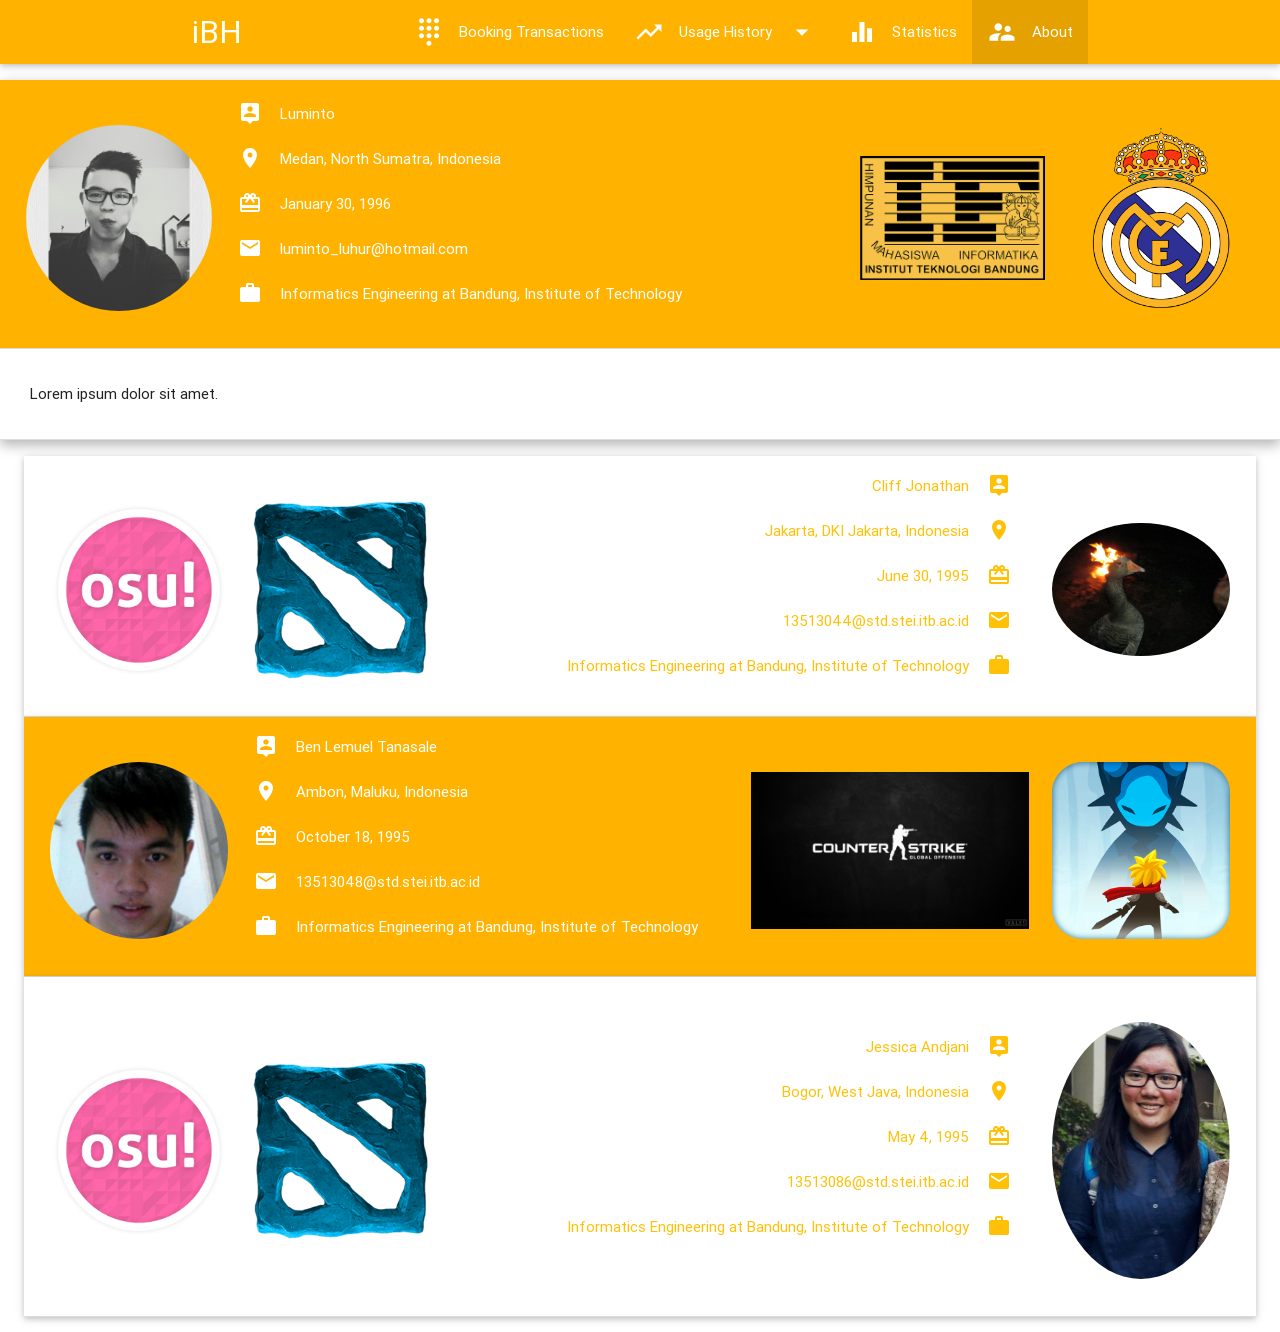
==== about.html @ 1b301c1d "transaksi pemesanan" ====
<!DOCTYPE html>
<html>
    <head>
        <meta http-equiv="Content-Type" content="text/html; charset=UTF-8"/>
        <meta name="viewport" content="width=device-width, initial-scale=1, maximum-scale=1.0, user-scalable=no"/>
        <title>iBH - About</title>

        <!-- CSS  -->
        <link href="https://fonts.googleapis.com/icon?family=Material+Icons" rel="stylesheet">
        <link href="css/materialize.css" type="text/css" rel="stylesheet" media="screen,projection"/>
        <link href="css/style.css" type="text/css" rel="stylesheet" media="screen,projection"/>
    </head>
    <body>
      <!-- Dropdown Structure -->
      <ul id="dropdown1" class="dropdown-content white-text">
        <li><a href="usage.html">Usages</a></li>
        <li><a href="uhistory.html">History</a></li>
      </ul>
      <ul id="dropdown2" class="dropdown-content white-text">
        <li><a href="booking.html">Start Your Booking</a></li>
        <li><a href="bhistory.html">History</a></li>
      </ul>
      <nav class="amber darken-1" role="navigation">
        <div class="nav-wrapper container">
          <a id="logo-container" href="index.html" class="brand-logo white-text">iBH</a>
          <ul class="right hide-on-med-and-down">
            <li><a href="booking.html" class="white-text"><i class="material-icons left">dialpad</i>Booking Transactions</a>
            <li><a href="usage.html" class="dropdown-button white-text" data-activates="dropdown1"><i class="material-icons left">trending_up</i><i class="material-icons right">arrow_drop_down</i>Usage History</a></li>
            <li><a href="statistics.html" class="white-text"><i class="material-icons left">equalizer</i>Statistics</a></li>
            <li class="active"><a href="#!" class="white-text"><i class="material-icons left">supervisor_account</i>About</a></li>
          </ul>

          <ul id="nav-mobile" class="side-nav">
            <li><a href="booking.html"><i class="material-icons left">dialpad</i>Booking Transactions</a>
            <li><a href="usage.html"><i class="material-icons left">trending_up</i>Usage History</a>
            <li><a href="statistics.html"><i class="material-icons left">equalizer</i>Statistics</a></li>
            <li><a href="#!"><i class="material-icons left">supervisor_account</i>About</a></li>
          </ul>
          <a href="#" data-activates="nav-mobile" class="button-collapse"><i class="material-icons">menu</i></a>
        </div>
      </nav>
      
      
        <ul class="collapsible popout" data-collapsible="accordion">
          <li>
            <div class="collapsible-header active amber darken-1">
                <div class="col s12 m8 offset-m2 l6 offset-l3">
                  <div class="row valign-wrapper">
                      <div class="col s2"><br>
                        <img src="image/IMG_20140914_212318.jpg" alt="" class="circle responsive-img"> <!-- notice the "circle" class -->
                      </div>
                    <div class="col s6">
                      <span class="white-text">
                          <i class="material-icons left">person_pin</i>Luminto<br>
                          <i class="material-icons left">location_on</i>Medan, North Sumatra, Indonesia<br>
                          <i class="material-icons left">redeem</i>January 30, 1996<br>
                          <i class="material-icons left">email</i>luminto_luhur@hotmail.com<br>
                          <i class="material-icons left">work</i>Informatics Engineering at Bandung, Institute of Technology<br>
                      </span>
                    </div>
                      <div class="col s2"><br>
                        <img src="image/hmif.png" class="responsive-img"> <!-- notice the "circle" class -->
                      </div>
                      <div class="col s2"><br>
                        <img src="image/real_madrid_logo-ninisasa.png" class="responsive-img"> <!-- notice the "circle" class -->
                      </div>
                  </div>
                </div>
              </div>
            <div class="collapsible-body active"><p>Lorem ipsum dolor sit amet.</p></div>
          </li>
          <li>
            <div class="collapsible-header">
                <div class="col s12 m8 offset-m2 l6 offset-l3">
                  <div class="row valign-wrapper">
                      <div class="col s2"><br>
                        <img src="image/osu.png" class="responsive-img"> <!-- notice the "circle" class -->
                      </div>
                      <div class="col s2"><br>
                        <img src="image/unnamed.png" class="responsive-img"> <!-- notice the "circle" class -->
                      </div>
                    <div class="col s6" align="right">
                      <span class="amber-text darken-1">
                          <i class="material-icons right">person_pin</i>Cliff Jonathan<br>
                          <i class="material-icons right">location_on</i>Jakarta, DKI Jakarta, Indonesia<br>
                          <i class="material-icons right">redeem</i>June 30, 1995<br>
                          <i class="material-icons right">email</i>13513044@std.stei.itb.ac.id<br>
                          <i class="material-icons right">work</i>Informatics Engineering at Bandung, Institute of Technology<br>
                      </span>
                    </div>
                      <div class="col s2"><br>
                        <img src="image/fire_duck_by_matoroignika-d34bja6.jpg" alt="" class="circle responsive-img"> <!-- notice the "circle" class -->
                      </div>
                      
                  </div>
                </div>
              </div>
            <div class="collapsible-body"><p>Lorem ipsum dolor sit amet.</p></div>
          </li>
          <li>
            <div class="collapsible-header active amber darken-1">
                <div class="col s12 m8 offset-m2 l6 offset-l3">
                  <div class="row valign-wrapper">
                      <div class="col s2"><br>
                        <img src="image/ben.jpg" alt="" class="circle responsive-img"> <!-- notice the "circle" class -->
                      </div>
                    <div class="col s5">
                      <span class="white-text">
                          <i class="material-icons left">person_pin</i>Ben Lemuel Tanasale<br>
                          <i class="material-icons left">location_on</i>Ambon, Maluku, Indonesia<br>
                          <i class="material-icons left">redeem</i>October 18, 1995<br>
                          <i class="material-icons left">email</i>13513048@std.stei.itb.ac.id<br>
                          <i class="material-icons left">work</i>Informatics Engineering at Bandung, Institute of Technology<br>
                      </span>
                    </div>
                      <div class="col s3"><br>
                        <img src="image/csgo1.jpg" class="responsive-img"> <!-- notice the "circle" class -->
                      </div>
                      <div class="col s2"><br>
                        <img src="image/tap_titan.png" class="responsive-img"> <!-- notice the "circle" class -->
                      </div>
                  </div>
                </div>
              </div>
            <div class="collapsible-body active"><p>Lorem ipsum dolor sit amet.</p></div>
          </li>
          <li>
            <div class="collapsible-header">
                <div class="col s12 m8 offset-m2 l6 offset-l3">
                  <div class="row valign-wrapper">
                      <div class="col s2"><br>
                        <img src="image/osu.png" class="responsive-img"> <!-- notice the "circle" class -->
                      </div>
                      <div class="col s2"><br>
                        <img src="image/unnamed.png" class="responsive-img"> <!-- notice the "circle" class -->
                      </div>
                    <div class="col s6" align="right">
                      <span class="amber-text darken-1">
                          <i class="material-icons right">person_pin</i>Jessica Andjani<br>
                          <i class="material-icons right">location_on</i>Bogor, West Java, Indonesia<br>
                          <i class="material-icons right">redeem</i>May 4, 1995<br>
                          <i class="material-icons right">email</i>13513086@std.stei.itb.ac.id<br>
                          <i class="material-icons right">work</i>Informatics Engineering at Bandung, Institute of Technology<br>
                      </span>
                    </div>
                      <div class="col s2"><br>
                        <img src="image/ja2.png" alt="" class="circle responsive-img"> <!-- notice the "circle" class -->
                      </div>
                      
                  </div>
                </div>
              </div>
            <div class="collapsible-body"><p>Lorem ipsum dolor sit amet.</p></div>
          </li>
        </ul>
    </body>
    <script src="https://code.jquery.com/jquery-2.1.1.min.js"></script>
    <script src="js/materialize.js"></script>
    <script src="js/init.js"></script>
</html>
---- css/style.css ----
/* Custom Stylesheet */
/**
 * Use this file to override Materialize files so you can update
 * the core Materialize files in the future
 *
 * Made By MaterializeCSS.com
 */

nav ul a,
nav .brand-logo {
  color: #444;
}

p {
  line-height: 2rem;
}

.button-collapse {
  color: #26a69a;
}

.parallax-container {
  min-height: 380px;
  line-height: 0;
  height: auto;
  color: rgba(255,255,255,.9);
}
  .parallax-container .section {
    width: 100%;
  }

@media only screen and (max-width : 992px) {
  .parallax-container .section {
    position: absolute;
    top: 40%;
  }
  #index-banner .section {
    top: 10%;
  }
}

@media only screen and (max-width : 600px) {
  #index-banner .section {
    top: 0;
  }
}

.icon-block {
  padding: 0 15px;
}
.icon-block .material-icons {
  font-size: inherit;
}

footer.page-footer {
  margin: 0;
}
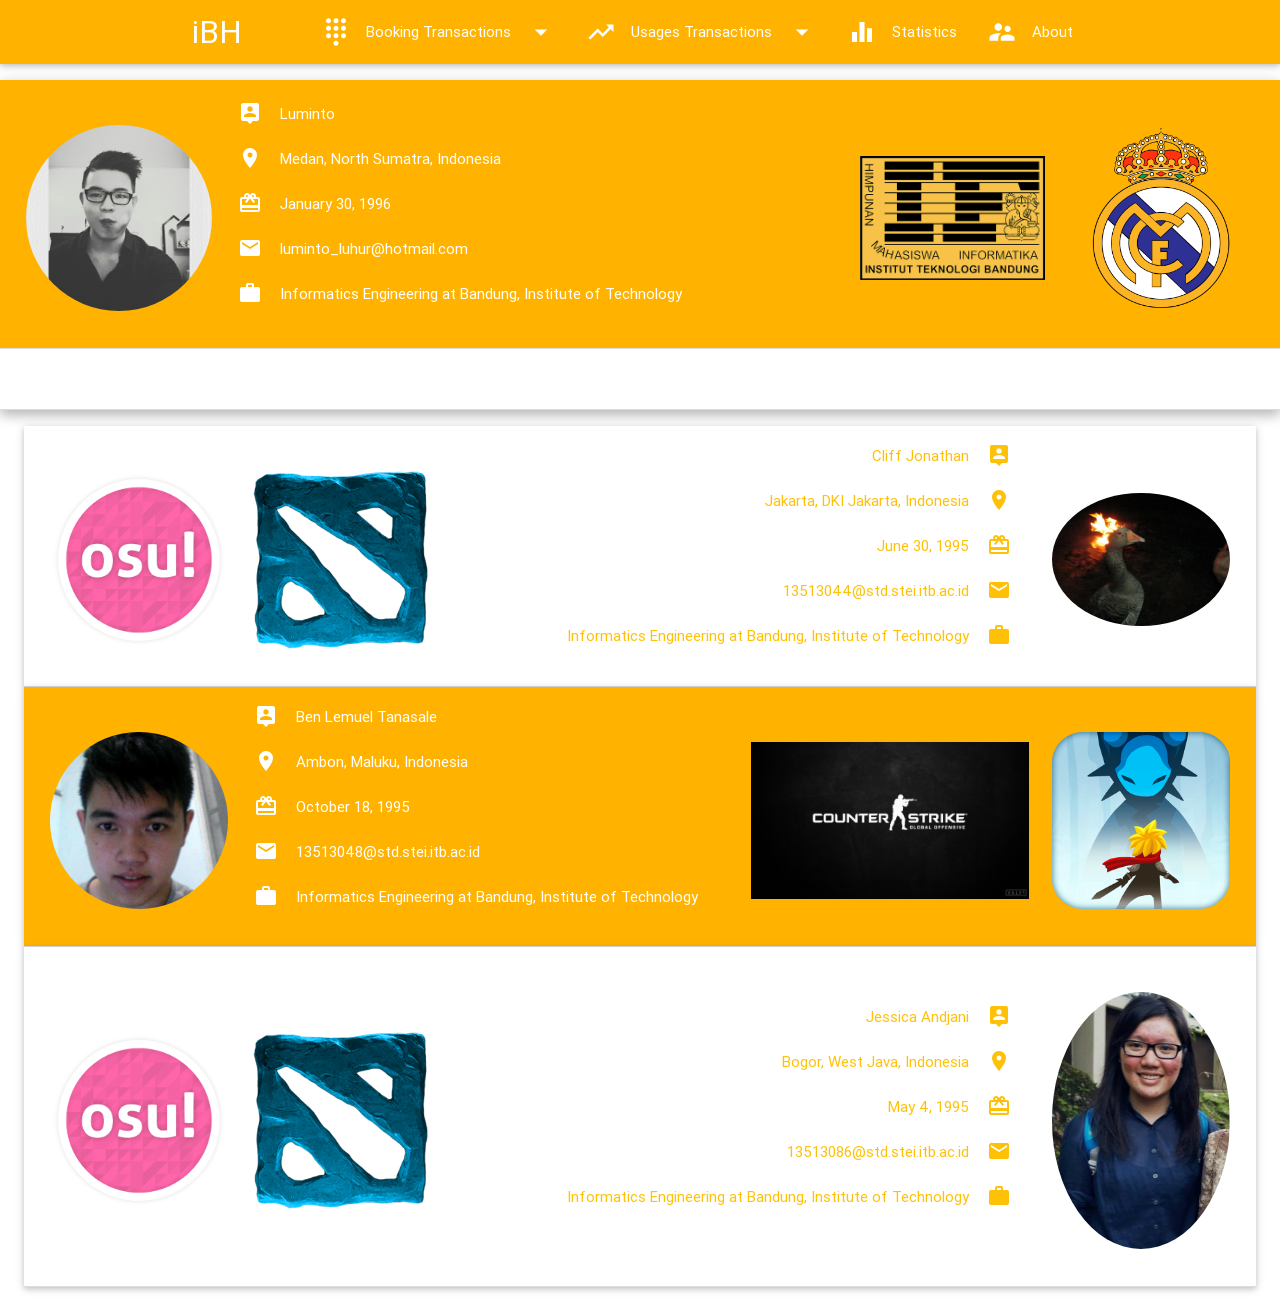
==== commit ecc0925f: "perbaikan" ====
--- a/about.html
+++ b/about.html
@@ -14,20 +14,21 @@
       <!-- Dropdown Structure -->
       <ul id="dropdown1" class="dropdown-content white-text">
         <li><a href="usage.html">Usages</a></li>
-        <li><a href="uhistory.html">History</a></li>
+        <li><a href="uhistory.php">History</a></li>
       </ul>
       <ul id="dropdown2" class="dropdown-content white-text">
         <li><a href="booking.html">Start Your Booking</a></li>
-        <li><a href="bhistory.html">History</a></li>
+        <li><a href="bhistory.php">History</a></li>
       </ul>
+
       <nav class="amber darken-1" role="navigation">
         <div class="nav-wrapper container">
           <a id="logo-container" href="index.html" class="brand-logo white-text">iBH</a>
           <ul class="right hide-on-med-and-down">
-            <li><a href="booking.html" class="white-text"><i class="material-icons left">dialpad</i>Booking Transactions</a>
-            <li><a href="usage.html" class="dropdown-button white-text" data-activates="dropdown1"><i class="material-icons left">trending_up</i><i class="material-icons right">arrow_drop_down</i>Usage History</a></li>
+            <li><a class="dropdown-button white-text" data-activates="dropdown2"><i class="material-icons left">dialpad</i><i class="material-icons right">arrow_drop_down</i>Booking Transactions</a></li>
+            <li><a class="dropdown-button white-text" data-activates="dropdown1"><i class="material-icons left">trending_up</i><i class="material-icons right">arrow_drop_down</i>Usages Transactions</a></li>
             <li><a href="statistics.html" class="white-text"><i class="material-icons left">equalizer</i>Statistics</a></li>
-            <li class="active"><a href="#!" class="white-text"><i class="material-icons left">supervisor_account</i>About</a></li>
+            <li><a href="about.html" class="white-text"><i class="material-icons left">supervisor_account</i>About</a></li>
           </ul>
 
           <ul id="nav-mobile" class="side-nav">
@@ -39,8 +40,7 @@
           <a href="#" data-activates="nav-mobile" class="button-collapse"><i class="material-icons">menu</i></a>
         </div>
       </nav>
-      
-      
+ 
         <ul class="collapsible popout" data-collapsible="accordion">
           <li>
             <div class="collapsible-header active amber darken-1">
@@ -67,7 +67,7 @@
                   </div>
                 </div>
               </div>
-            <div class="collapsible-body active"><p>Lorem ipsum dolor sit amet.</p></div>
+            <div class="collapsible-body active"><p></p></div>
           </li>
           <li>
             <div class="collapsible-header">
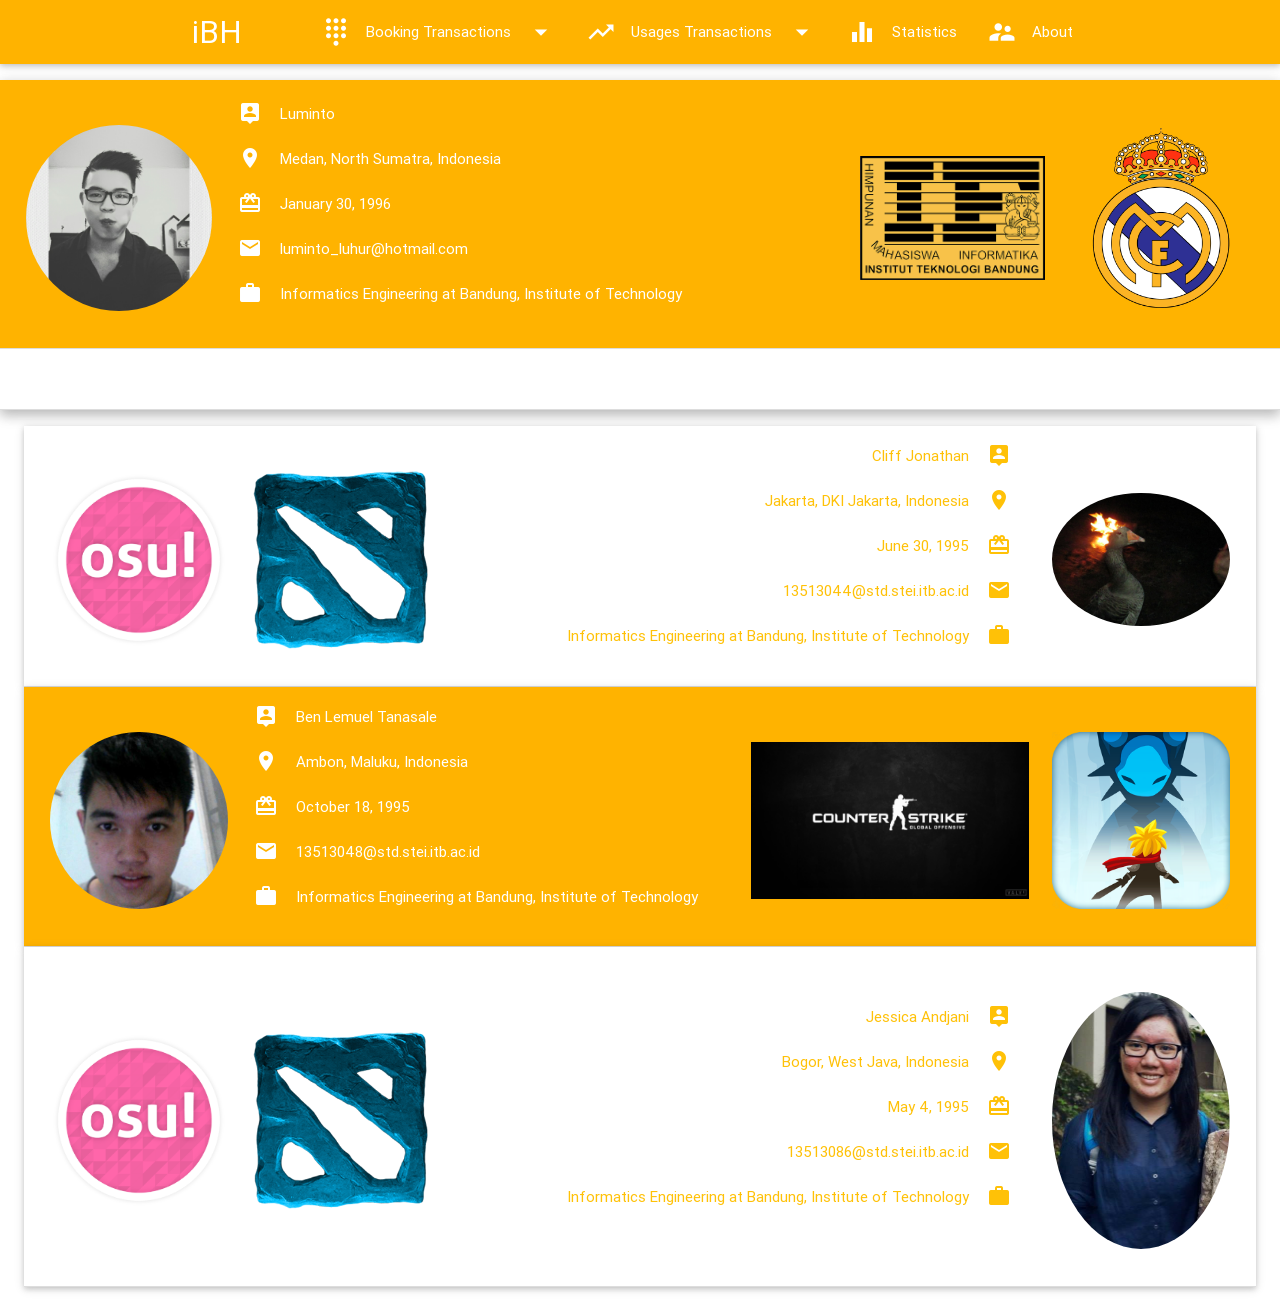
==== commit 3c22f9ad: "Add User feature in Usage page" ====
--- a/about.html
+++ b/about.html
@@ -13,11 +13,11 @@
     <body>
       <!-- Dropdown Structure -->
       <ul id="dropdown1" class="dropdown-content white-text">
-        <li><a href="usage.html">Usages</a></li>
+        <li><a href="uSID.html">Usages</a></li>
         <li><a href="uhistory.php">History</a></li>
       </ul>
       <ul id="dropdown2" class="dropdown-content white-text">
-        <li><a href="booking.html">Start Your Booking</a></li>
+        <li><a href="SID.html">Start Your Booking</a></li>
         <li><a href="bhistory.php">History</a></li>
       </ul>
 
@@ -27,14 +27,14 @@
           <ul class="right hide-on-med-and-down">
             <li><a class="dropdown-button white-text" data-activates="dropdown2"><i class="material-icons left">dialpad</i><i class="material-icons right">arrow_drop_down</i>Booking Transactions</a></li>
             <li><a class="dropdown-button white-text" data-activates="dropdown1"><i class="material-icons left">trending_up</i><i class="material-icons right">arrow_drop_down</i>Usages Transactions</a></li>
-            <li><a href="statistics.html" class="white-text"><i class="material-icons left">equalizer</i>Statistics</a></li>
+            <li><a href="statistics.php" class="white-text"><i class="material-icons left">equalizer</i>Statistics</a></li>
             <li><a href="about.html" class="white-text"><i class="material-icons left">supervisor_account</i>About</a></li>
           </ul>
 
           <ul id="nav-mobile" class="side-nav">
             <li><a href="booking.html"><i class="material-icons left">dialpad</i>Booking Transactions</a>
             <li><a href="usage.html"><i class="material-icons left">trending_up</i>Usage History</a>
-            <li><a href="statistics.html"><i class="material-icons left">equalizer</i>Statistics</a></li>
+            <li><a href="statistics.php"><i class="material-icons left">equalizer</i>Statistics</a></li>
             <li><a href="#!"><i class="material-icons left">supervisor_account</i>About</a></li>
           </ul>
           <a href="#" data-activates="nav-mobile" class="button-collapse"><i class="material-icons">menu</i></a>
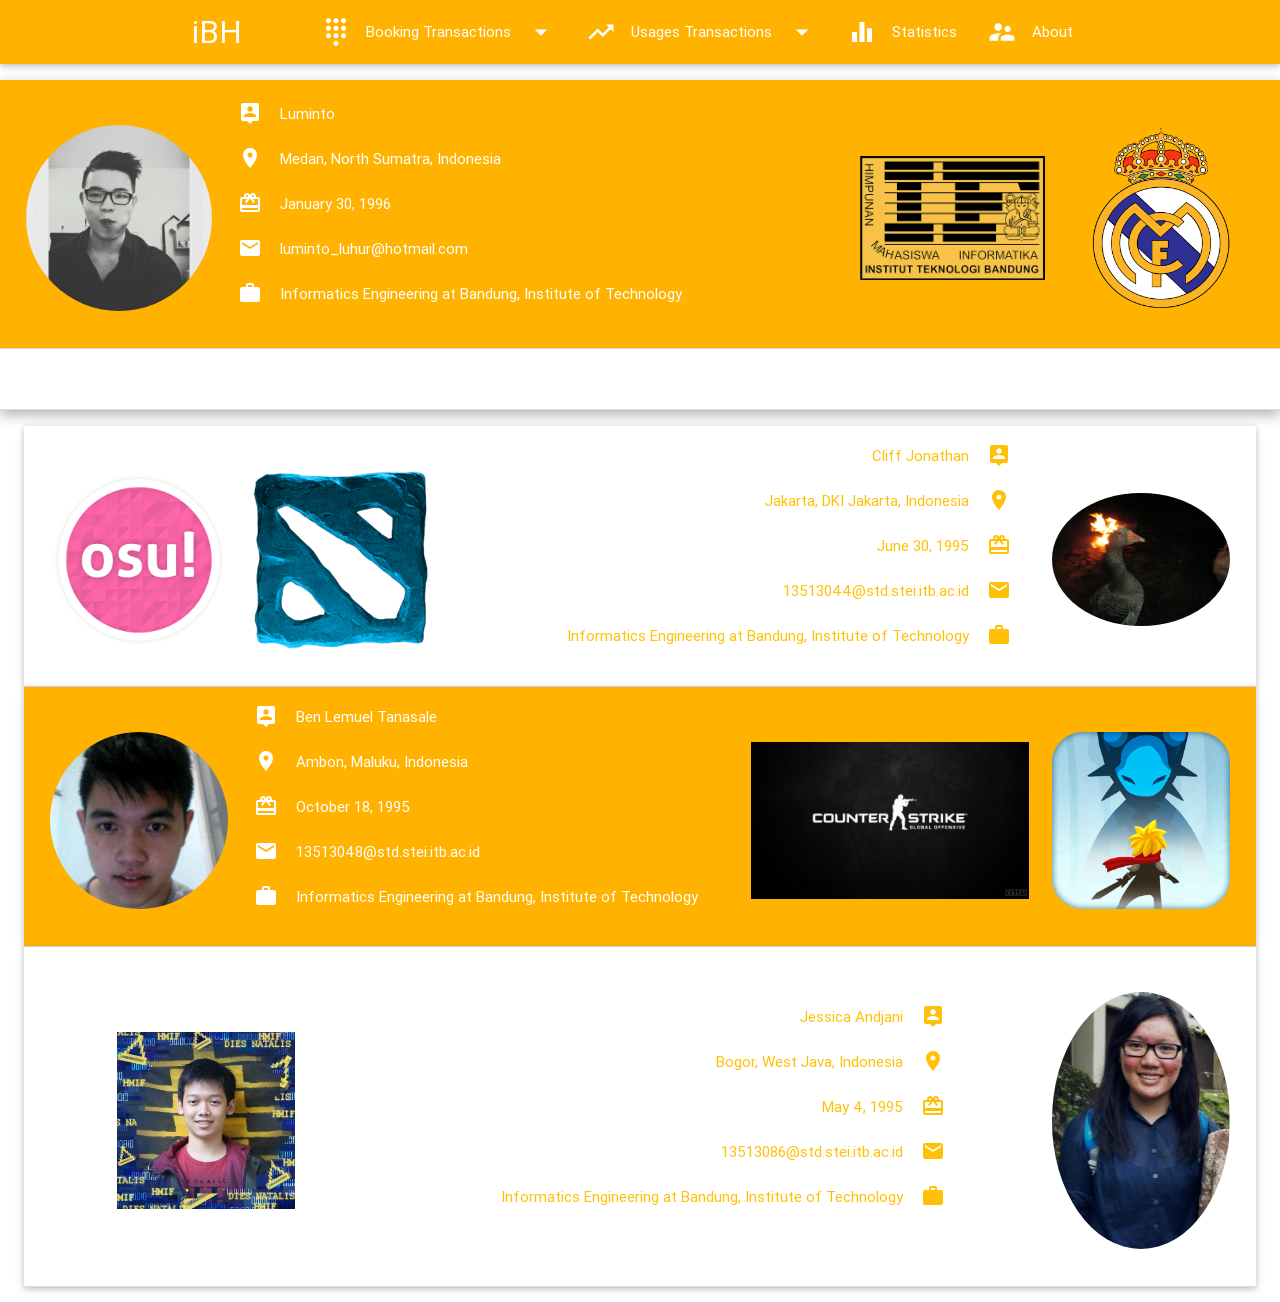
==== commit b602a297: "Add Search feature" ====
--- a/about.html
+++ b/about.html
@@ -129,10 +129,7 @@
                 <div class="col s12 m8 offset-m2 l6 offset-l3">
                   <div class="row valign-wrapper">
                       <div class="col s2"><br>
-                        <img src="image/osu.png" class="responsive-img"> <!-- notice the "circle" class -->
-                      </div>
-                      <div class="col s2"><br>
-                        <img src="image/unnamed.png" class="responsive-img"> <!-- notice the "circle" class -->
+                        <img src="image/gerry.jpg" class="responsive-img"> <!-- notice the "circle" class -->
                       </div>
                     <div class="col s6" align="right">
                       <span class="amber-text darken-1">
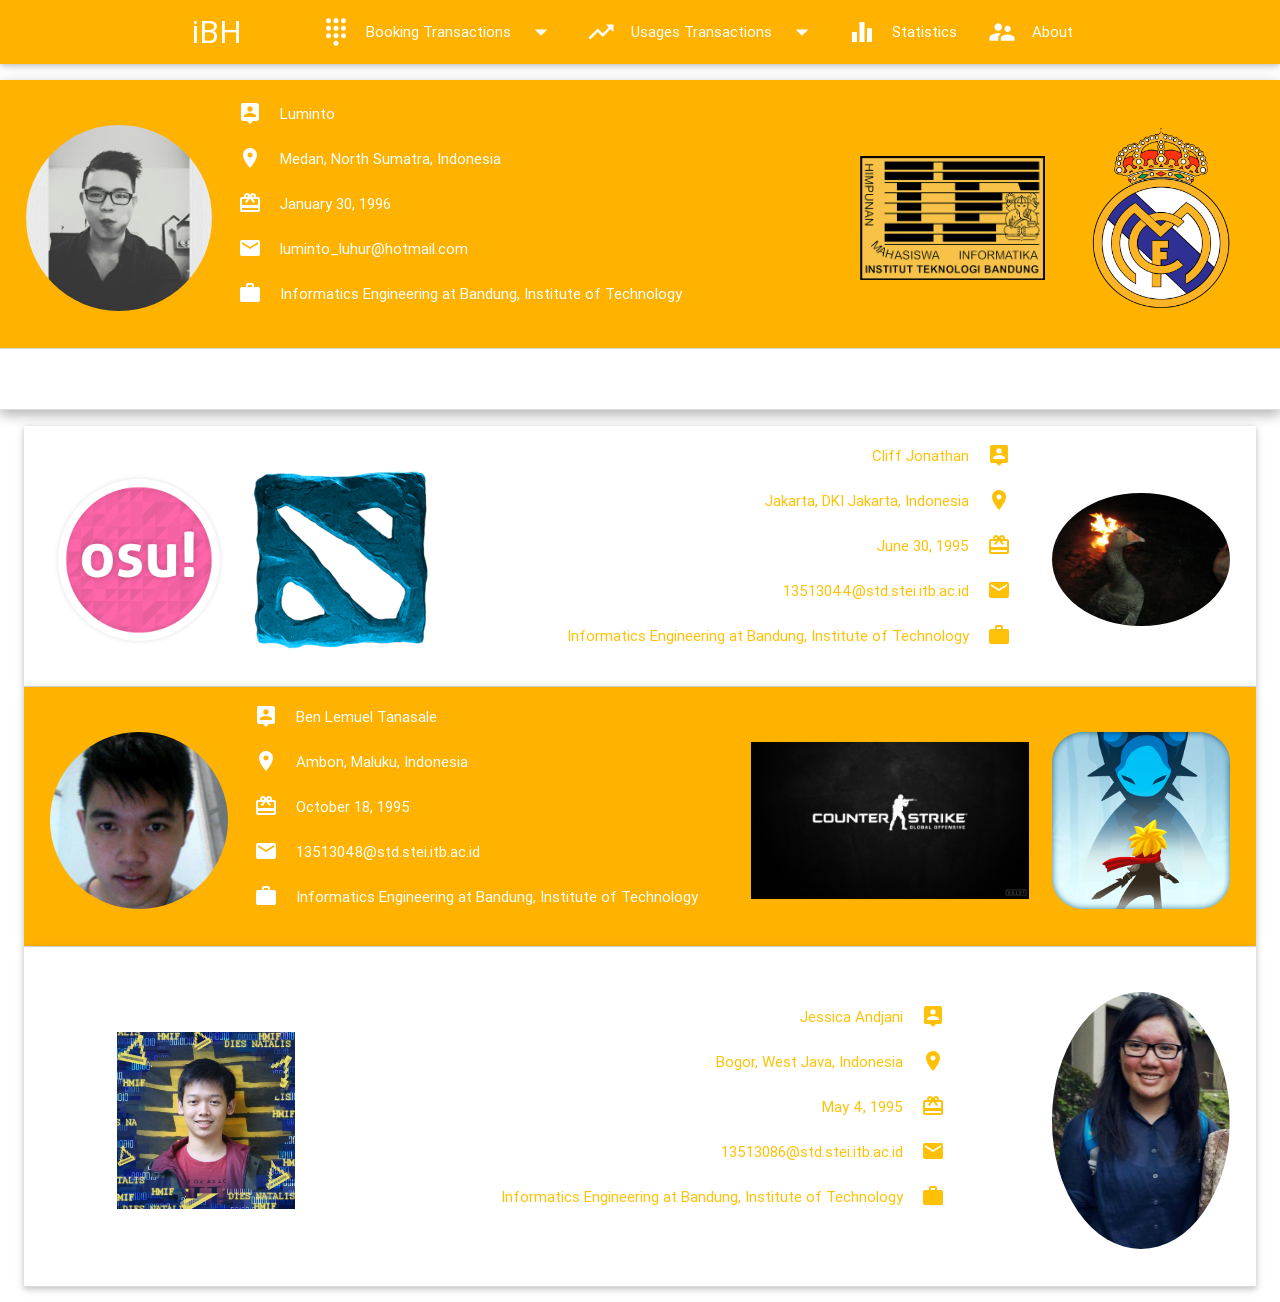
==== commit d5d58fbc: "Finalization" ====
--- a/about.html
+++ b/about.html
@@ -20,7 +20,7 @@
         <li><a href="SID.html">Start Your Booking</a></li>
         <li><a href="bhistory.php">History</a></li>
       </ul>
-
+	<div class = "navbar-fixed">
       <nav class="amber darken-1" role="navigation">
         <div class="nav-wrapper container">
           <a id="logo-container" href="index.html" class="brand-logo white-text">iBH</a>
@@ -40,6 +40,7 @@
           <a href="#" data-activates="nav-mobile" class="button-collapse"><i class="material-icons">menu</i></a>
         </div>
       </nav>
+	  </div>
  
         <ul class="collapsible popout" data-collapsible="accordion">
           <li>
